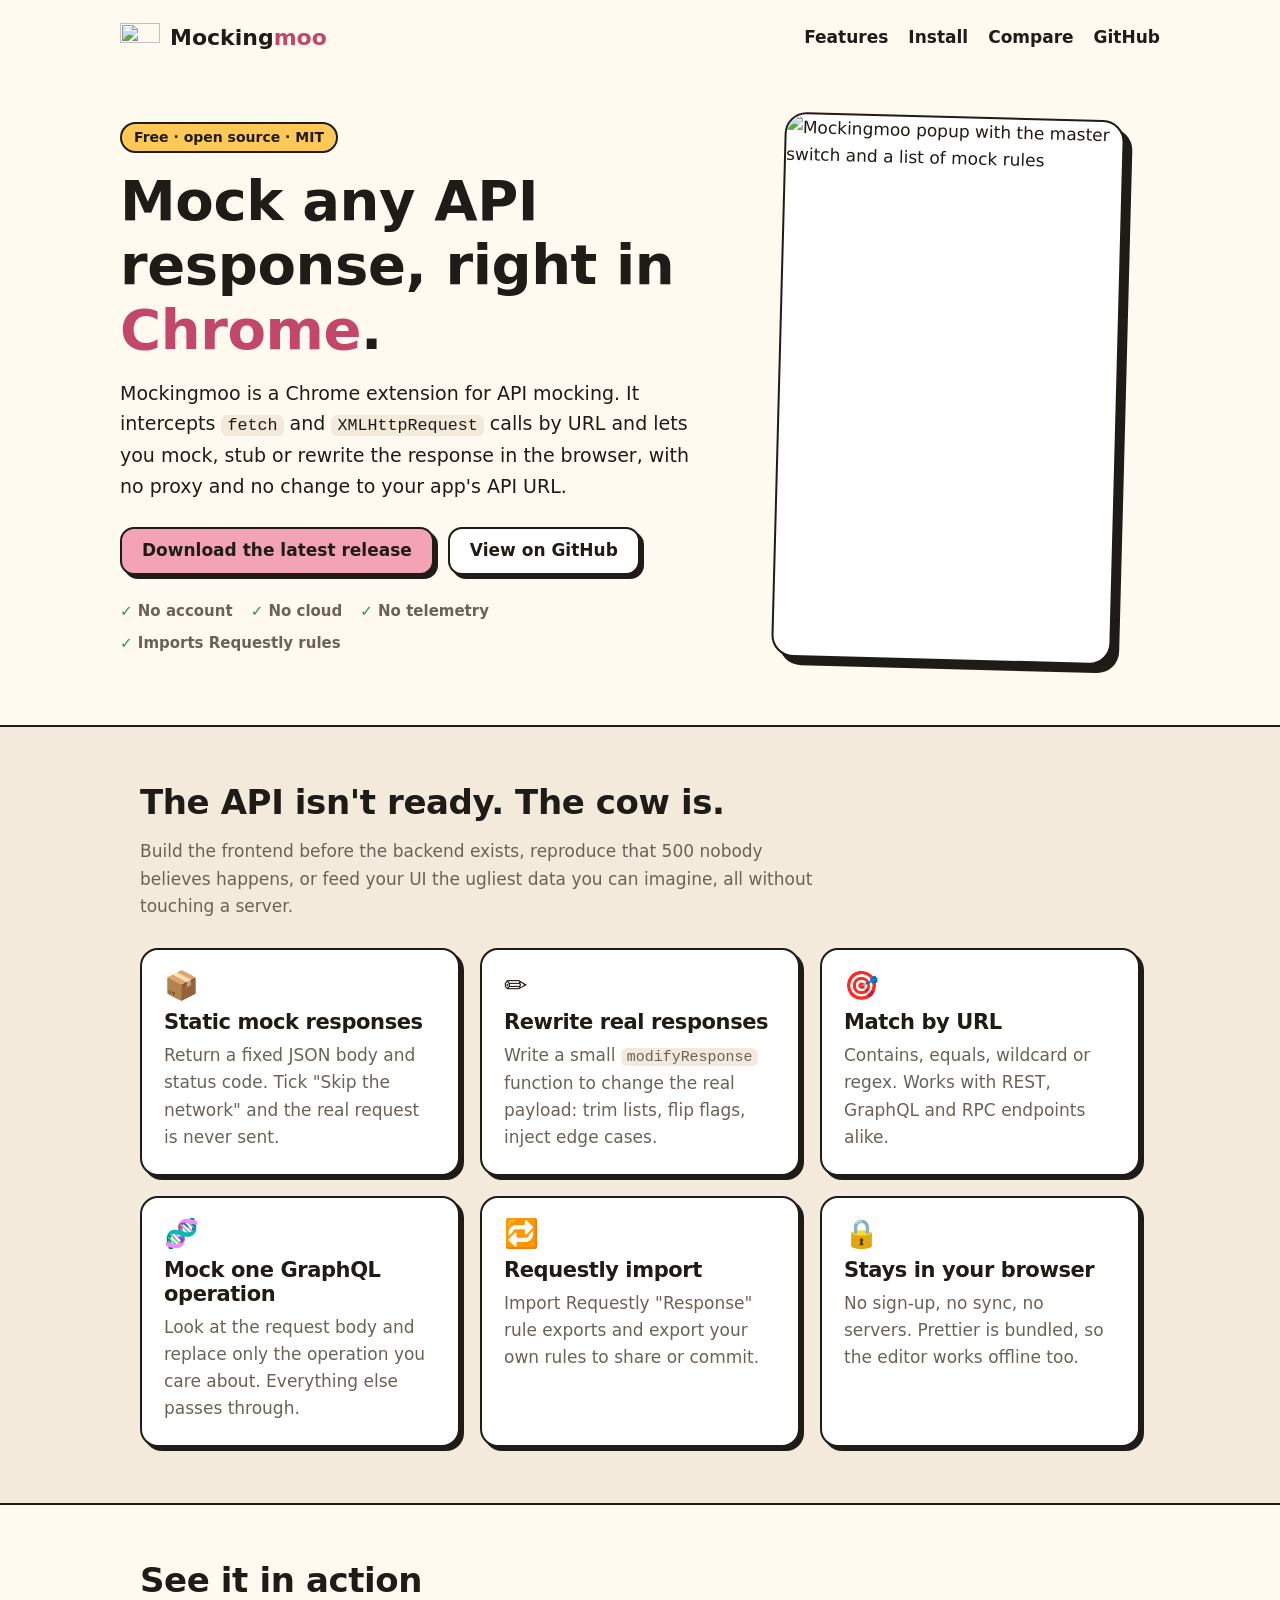
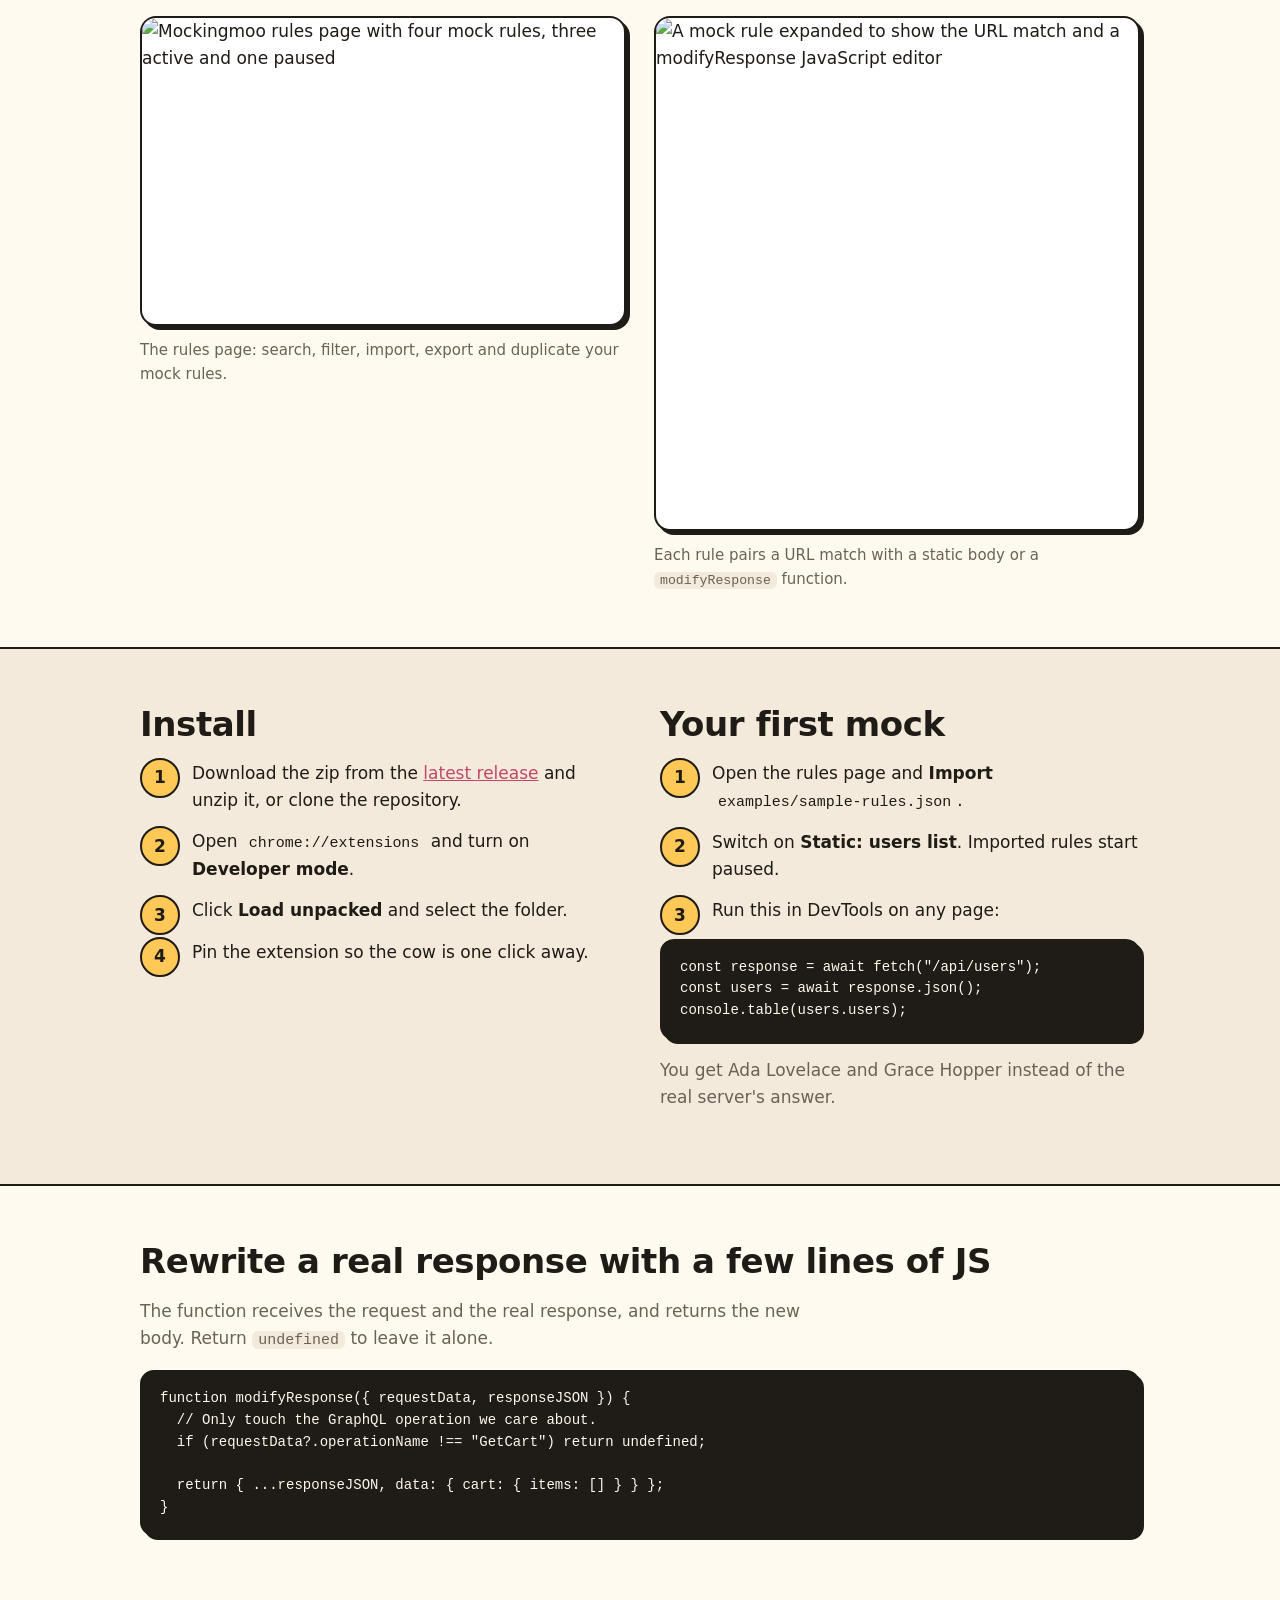
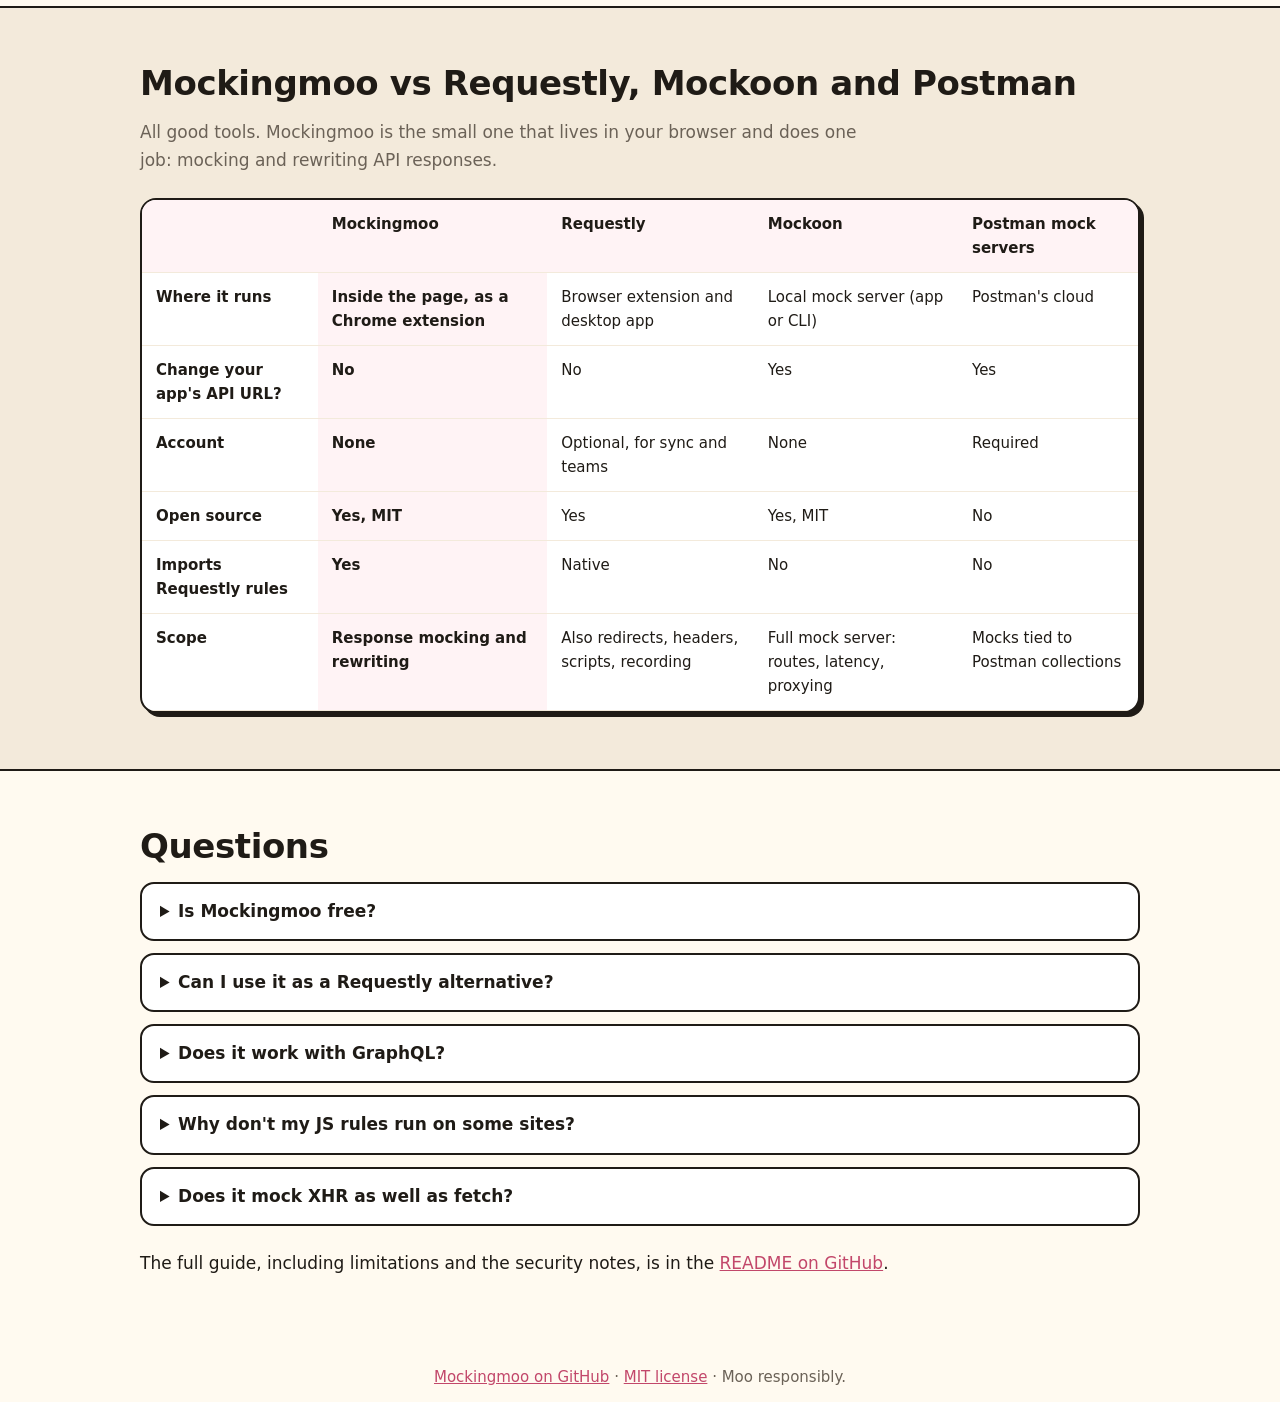
==== site/index.html @ 2a82fd45 "feat(site): add a GitHub Pages landing page GitHub repo pages with no inbound links can take a long " ====
<!doctype html>
<html lang="en">
<head>
<meta charset="utf-8">
<meta name="viewport" content="width=device-width, initial-scale=1">
<title>Mockingmoo – free Chrome extension for API mocking</title>
<meta name="description" content="Mock, stub or rewrite fetch and XHR responses right in Chrome. No proxy, no account, no change to your API URL. Free, open source, imports Requestly rules.">
<link rel="canonical" href="https://tanpatrick.github.io/mockingmoo/">
<meta name="theme-color" content="#fffaf0">
<link rel="icon" type="image/svg+xml" href="img/logo.svg">
<link rel="icon" type="image/png" sizes="32x32" href="img/icon-32.png">
<link rel="apple-touch-icon" href="img/icon-128.png">

<meta property="og:type" content="website">
<meta property="og:site_name" content="Mockingmoo">
<meta property="og:title" content="Mockingmoo – free Chrome extension for API mocking">
<meta property="og:description" content="Mock, stub or rewrite fetch and XHR responses right in Chrome. No proxy, no account, no change to your API URL.">
<meta property="og:url" content="https://tanpatrick.github.io/mockingmoo/">
<meta property="og:image" content="https://tanpatrick.github.io/mockingmoo/img/social-preview.png">
<meta property="og:image:width" content="1280">
<meta property="og:image:height" content="640">
<meta name="twitter:card" content="summary_large_image">

<script type="application/ld+json">
{
  "@context": "https://schema.org",
  "@type": "SoftwareApplication",
  "name": "Mockingmoo",
  "description": "Free, open-source Chrome extension that intercepts fetch and XMLHttpRequest calls by URL and mocks, stubs or rewrites the response in the browser.",
  "applicationCategory": "DeveloperApplication",
  "operatingSystem": "Chrome 111 or later",
  "url": "https://tanpatrick.github.io/mockingmoo/",
  "downloadUrl": "https://github.com/tanpatrick/mockingmoo/releases/latest",
  "codeRepository": "https://github.com/tanpatrick/mockingmoo",
  "license": "https://opensource.org/licenses/MIT",
  "image": "https://tanpatrick.github.io/mockingmoo/img/social-preview.png",
  "author": { "@type": "Person", "name": "Patrick Tan", "url": "https://github.com/tanpatrick" },
  "offers": { "@type": "Offer", "price": "0", "priceCurrency": "USD" }
}
</script>

<style>
:root {
  --bg: #fffaf0; --card: #ffffff; --sunk: #f3eadb;
  --ink: #1f1b16; --text: #1f1b16; --muted: #6b6257;
  --pink: #f4a3b4; --pink-strong: #c2476a; --pink-wash: #fff3f5;
  --butter: #ffc857; --on: #2f8f55;
  --code-bg: #1f1b16; --code-text: #fff8ec;
  --shadow: 4px 4px 0 var(--ink);
  --display: ui-rounded, "SF Pro Rounded", "Nunito", "Fredoka", system-ui, sans-serif;
  --body: system-ui, -apple-system, "Segoe UI", sans-serif;
  --mono: ui-monospace, "SF Mono", SFMono-Regular, Menlo, Consolas, monospace;
}
@media (prefers-color-scheme: dark) {
  :root {
    --bg: #1a1714; --card: #24201b; --sunk: #302a23;
    --ink: #d8ccb8; --text: #f6efe3; --muted: #b3a898;
    --pink-strong: #f08aa6; --pink-wash: #3a2329;
    --code-bg: #12100d;
  }
}
* { box-sizing: border-box; }
html { scroll-behavior: smooth; }
body { margin: 0; background: var(--bg); color: var(--text); font: 17px/1.6 var(--body); }
a { color: var(--pink-strong); }
a:focus-visible, .btn:focus-visible { outline: 3px solid var(--butter); outline-offset: 3px; }
img { max-width: 100%; height: auto; }
.wrap { max-width: 1040px; margin: 0 auto; padding: 0 20px; }
h1, h2, h3 { font-family: var(--display); font-weight: 800; letter-spacing: -0.4px; line-height: 1.15; }
h2 { font-size: clamp(26px, 4vw, 34px); margin: 0 0 16px; }
h3 { font-size: 21px; margin: 0 0 8px; }
code { font-family: var(--mono); font-size: 0.88em; background: var(--sunk); padding: 1px 6px; border-radius: 6px; }
pre { background: var(--code-bg); color: var(--code-text); border: 2px solid var(--ink); border-radius: 14px;
      padding: 16px 18px; overflow-x: auto; font: 14px/1.55 var(--mono); box-shadow: var(--shadow); }
pre code { background: none; padding: 0; font-size: inherit; }
.muted { color: var(--muted); }

/* header */
.nav { display: flex; align-items: center; justify-content: space-between; gap: 16px; padding: 18px 0; }
.brand { display: flex; align-items: center; gap: 10px; text-decoration: none; color: var(--text);
         font-family: var(--display); font-weight: 800; font-size: 22px; }
.brand b { font-weight: inherit; }
.brand span { color: var(--pink-strong); }
.nav ul { display: flex; gap: 20px; list-style: none; margin: 0; padding: 0; font-weight: 600; }
.nav ul a { color: var(--text); text-decoration: none; }
.nav ul a:hover { color: var(--pink-strong); }
@media (max-width: 640px) { .nav ul { display: none; } }

/* hero */
.hero { display: grid; grid-template-columns: 1.15fr 0.85fr; gap: 40px; align-items: center; padding: 40px 0 64px; }
@media (max-width: 820px) { .hero { grid-template-columns: 1fr; padding-top: 16px; } }
.tag { display: inline-block; background: var(--butter); color: #1f1b16; border: 2px solid var(--ink); border-radius: 999px;
       padding: 2px 12px; font-weight: 700; font-size: 14px; }
.hero h1 { font-size: clamp(36px, 6vw, 56px); margin: 16px 0; }
.hero h1 em { font-style: normal; color: var(--pink-strong); }
.hero p.lede { font-size: 19px; margin: 0 0 26px; max-width: 34em; }
.ctas { display: flex; flex-wrap: wrap; gap: 14px; }
.btn { display: inline-flex; align-items: center; gap: 8px; min-height: 48px; padding: 0 20px;
       border: 2px solid var(--ink); border-radius: 14px; font-weight: 700; text-decoration: none;
       background: var(--card); color: var(--text); box-shadow: var(--shadow); transition: transform .08s, box-shadow .08s; }
.btn:hover { transform: translate(-1px, -1px); box-shadow: 5px 5px 0 var(--ink); }
.btn:active { transform: translate(2px, 2px); box-shadow: 2px 2px 0 var(--ink); }
.btn.primary { background: var(--pink); color: #1f1b16; }
.facts { display: flex; flex-wrap: wrap; gap: 8px 18px; margin: 24px 0 0; padding: 0; list-style: none; color: var(--muted); font-size: 15px; font-weight: 600; }
.facts li::before { content: "✓ "; color: var(--on); }
.hero-shot { justify-self: center; background: var(--card); border: 2px solid var(--ink); border-radius: 22px;
             box-shadow: 8px 8px 0 var(--ink); overflow: hidden; transform: rotate(1.5deg); max-width: 340px; }
.hero-shot img { display: block; }

section { padding: 56px 0; }
section.band { background: var(--sunk); border-top: 2px solid var(--ink); border-bottom: 2px solid var(--ink); }

/* features */
.grid { display: grid; grid-template-columns: repeat(auto-fit, minmax(240px, 1fr)); gap: 20px; }
.card { background: var(--card); border: 2px solid var(--ink); border-radius: 18px; padding: 22px; box-shadow: var(--shadow); }
.card p { margin: 0; color: var(--muted); }
.card .emoji { font-size: 28px; line-height: 1; margin-bottom: 10px; display: block; }

/* screenshots */
figure { margin: 0; }
.shot { background: var(--card); border: 2px solid var(--ink); border-radius: 16px; overflow: hidden; box-shadow: var(--shadow); }
.shot img { display: block; width: 100%; }
figcaption { margin-top: 12px; color: var(--muted); font-size: 15px; }
.shots { display: grid; grid-template-columns: 1fr 1fr; gap: 28px; align-items: start; }
@media (max-width: 760px) { .shots { grid-template-columns: 1fr; } }

/* steps */
ol.steps { counter-reset: s; list-style: none; padding: 0; margin: 0; display: grid; gap: 14px; }
ol.steps > li { counter-increment: s; position: relative; padding-left: 52px; }
ol.steps > li::before { content: counter(s); position: absolute; left: 0; top: -2px; width: 36px; height: 36px;
  display: grid; place-items: center; background: var(--butter); color: #1f1b16; border: 2px solid var(--ink);
  border-radius: 50%; font-family: var(--display); font-weight: 800; }
.two { display: grid; grid-template-columns: 1fr 1fr; gap: 40px; }
.two > *, .hero > *, .shots > * { min-width: 0; }
@media (max-width: 820px) { .two { grid-template-columns: 1fr; } }

/* table */
.table-wrap { overflow-x: auto; border: 2px solid var(--ink); border-radius: 16px; box-shadow: var(--shadow); background: var(--card); }
table { border-collapse: collapse; width: 100%; min-width: 680px; font-size: 15px; }
th, td { text-align: left; padding: 12px 14px; border-bottom: 1px solid var(--sunk); vertical-align: top; }
thead th { background: var(--pink-wash); font-family: var(--display); }
tbody th { font-weight: 700; }
td.us { background: var(--pink-wash); font-weight: 600; }

/* faq */
details { background: var(--card); border: 2px solid var(--ink); border-radius: 14px; padding: 14px 18px; margin-bottom: 12px; }
summary { cursor: pointer; font-weight: 700; }
details p { margin: 10px 0 0; color: var(--muted); }

footer { padding: 36px 0 48px; color: var(--muted); font-size: 15px; text-align: center; }
</style>
</head>
<body>

<header class="wrap nav">
  <a class="brand" href="./"><img src="img/logo.svg" alt="" width="40" height="40"><b>Mocking<span>moo</span></b></a>
  <nav aria-label="Main">
    <ul>
      <li><a href="#features">Features</a></li>
      <li><a href="#install">Install</a></li>
      <li><a href="#compare">Compare</a></li>
      <li><a href="https://github.com/tanpatrick/mockingmoo">GitHub</a></li>
    </ul>
  </nav>
</header>

<main>
  <div class="wrap hero">
    <div>
      <span class="tag">Free · open source · MIT</span>
      <h1>Mock any API response, right in <em>Chrome</em>.</h1>
      <p class="lede">Mockingmoo is a Chrome extension for API mocking. It intercepts <code>fetch</code> and <code>XMLHttpRequest</code> calls by URL and lets you mock, stub or rewrite the response in the browser, with no proxy and no change to your app's API URL.</p>
      <div class="ctas">
        <a class="btn primary" href="https://github.com/tanpatrick/mockingmoo/releases/latest">Download the latest release</a>
        <a class="btn" href="https://github.com/tanpatrick/mockingmoo">View on GitHub</a>
      </div>
      <ul class="facts">
        <li>No account</li><li>No cloud</li><li>No telemetry</li><li>Imports Requestly rules</li>
      </ul>
    </div>
    <div class="hero-shot">
      <img src="img/popup.png" alt="Mockingmoo popup with the master switch and a list of mock rules" width="360" height="580">
    </div>
  </div>

  <section class="band" id="features">
    <div class="wrap">
      <h2>The API isn't ready. The cow is.</h2>
      <p class="muted" style="max-width:40em;margin:0 0 28px">Build the frontend before the backend exists, reproduce that 500 nobody believes happens, or feed your UI the ugliest data you can imagine, all without touching a server.</p>
      <div class="grid">
        <div class="card"><span class="emoji" aria-hidden="true">📦</span><h3>Static mock responses</h3><p>Return a fixed JSON body and status code. Tick "Skip the network" and the real request is never sent.</p></div>
        <div class="card"><span class="emoji" aria-hidden="true">✏️</span><h3>Rewrite real responses</h3><p>Write a small <code>modifyResponse</code> function to change the real payload: trim lists, flip flags, inject edge cases.</p></div>
        <div class="card"><span class="emoji" aria-hidden="true">🎯</span><h3>Match by URL</h3><p>Contains, equals, wildcard or regex. Works with REST, GraphQL and RPC endpoints alike.</p></div>
        <div class="card"><span class="emoji" aria-hidden="true">🧬</span><h3>Mock one GraphQL operation</h3><p>Look at the request body and replace only the operation you care about. Everything else passes through.</p></div>
        <div class="card"><span class="emoji" aria-hidden="true">🔁</span><h3>Requestly import</h3><p>Import Requestly "Response" rule exports and export your own rules to share or commit.</p></div>
        <div class="card"><span class="emoji" aria-hidden="true">🔒</span><h3>Stays in your browser</h3><p>No sign-up, no sync, no servers. Prettier is bundled, so the editor works offline too.</p></div>
      </div>
    </div>
  </section>

  <section>
    <div class="wrap">
      <h2>See it in action</h2>
      <div class="shots">
        <figure>
          <div class="shot"><img src="img/rules.png" alt="Mockingmoo rules page with four mock rules, three active and one paused" width="1100" height="700" loading="lazy"></div>
          <figcaption>The rules page: search, filter, import, export and duplicate your mock rules.</figcaption>
        </figure>
        <figure>
          <div class="shot"><img src="img/editor.png" alt="A mock rule expanded to show the URL match and a modifyResponse JavaScript editor" width="1100" height="1166" loading="lazy"></div>
          <figcaption>Each rule pairs a URL match with a static body or a <code>modifyResponse</code> function.</figcaption>
        </figure>
      </div>
    </div>
  </section>

  <section class="band" id="install">
    <div class="wrap two">
      <div>
        <h2>Install</h2>
        <ol class="steps">
          <li>Download the zip from the <a href="https://github.com/tanpatrick/mockingmoo/releases/latest">latest release</a> and unzip it, or clone the repository.</li>
          <li>Open <code>chrome://extensions</code> and turn on <strong>Developer mode</strong>.</li>
          <li>Click <strong>Load unpacked</strong> and select the folder.</li>
          <li>Pin the extension so the cow is one click away.</li>
        </ol>
      </div>
      <div>
        <h2>Your first mock</h2>
        <ol class="steps">
          <li>Open the rules page and <strong>Import</strong> <code>examples/sample-rules.json</code>.</li>
          <li>Switch on <strong>Static: users list</strong>. Imported rules start paused.</li>
          <li>Run this in DevTools on any page:</li>
        </ol>
<pre><code>const response = await fetch("/api/users");
const users = await response.json();
console.table(users.users);</code></pre>
        <p class="muted">You get Ada Lovelace and Grace Hopper instead of the real server's answer.</p>
      </div>
    </div>
  </section>

  <section>
    <div class="wrap">
      <h2>Rewrite a real response with a few lines of JS</h2>
      <p class="muted" style="max-width:40em">The function receives the request and the real response, and returns the new body. Return <code>undefined</code> to leave it alone.</p>
<pre><code>function modifyResponse({ requestData, responseJSON }) {
  // Only touch the GraphQL operation we care about.
  if (requestData?.operationName !== "GetCart") return undefined;

  return { ...responseJSON, data: { cart: { items: [] } } };
}</code></pre>
    </div>
  </section>

  <section class="band" id="compare">
    <div class="wrap">
      <h2>Mockingmoo vs Requestly, Mockoon and Postman</h2>
      <p class="muted" style="max-width:44em;margin:0 0 24px">All good tools. Mockingmoo is the small one that lives in your browser and does one job: mocking and rewriting API responses.</p>
      <div class="table-wrap">
        <table>
          <thead>
            <tr><th scope="col"></th><th scope="col">Mockingmoo</th><th scope="col">Requestly</th><th scope="col">Mockoon</th><th scope="col">Postman mock servers</th></tr>
          </thead>
          <tbody>
            <tr><th scope="row">Where it runs</th><td class="us">Inside the page, as a Chrome extension</td><td>Browser extension and desktop app</td><td>Local mock server (app or CLI)</td><td>Postman's cloud</td></tr>
            <tr><th scope="row">Change your app's API URL?</th><td class="us">No</td><td>No</td><td>Yes</td><td>Yes</td></tr>
            <tr><th scope="row">Account</th><td class="us">None</td><td>Optional, for sync and teams</td><td>None</td><td>Required</td></tr>
            <tr><th scope="row">Open source</th><td class="us">Yes, MIT</td><td>Yes</td><td>Yes, MIT</td><td>No</td></tr>
            <tr><th scope="row">Imports Requestly rules</th><td class="us">Yes</td><td>Native</td><td>No</td><td>No</td></tr>
            <tr><th scope="row">Scope</th><td class="us">Response mocking and rewriting</td><td>Also redirects, headers, scripts, recording</td><td>Full mock server: routes, latency, proxying</td><td>Mocks tied to Postman collections</td></tr>
          </tbody>
        </table>
      </div>
    </div>
  </section>

  <section>
    <div class="wrap">
      <h2>Questions</h2>
      <details>
        <summary>Is Mockingmoo free?</summary>
        <p>Yes. It's open source under the MIT license, with no account, paid tier or telemetry.</p>
      </details>
      <details>
        <summary>Can I use it as a Requestly alternative?</summary>
        <p>For response mocking, yes. It imports Requestly "Response" rule exports directly. It doesn't cover Requestly's other rule types such as redirects or header changes.</p>
      </details>
      <details>
        <summary>Does it work with GraphQL?</summary>
        <p>Yes. JS rules receive the parsed request body, so you can match on <code>operationName</code> and mock one operation while the rest pass through.</p>
      </details>
      <details>
        <summary>Why don't my JS rules run on some sites?</summary>
        <p>JS rules use <code>new Function</code>, which pages with a strict Content Security Policy block. Static rules still work there.</p>
      </details>
      <details>
        <summary>Does it mock XHR as well as fetch?</summary>
        <p>Yes. For XHR the real request is still sent and only the response is swapped. "Skip the network" applies to fetch only.</p>
      </details>
      <p style="margin-top:24px">The full guide, including limitations and the security notes, is in the <a href="https://github.com/tanpatrick/mockingmoo#readme">README on GitHub</a>.</p>
    </div>
  </section>
</main>

<footer class="wrap">
  <p><a href="https://github.com/tanpatrick/mockingmoo">Mockingmoo on GitHub</a> · <a href="https://github.com/tanpatrick/mockingmoo/blob/main/LICENSE">MIT license</a> · Moo responsibly.</p>
</footer>

</body>
</html>
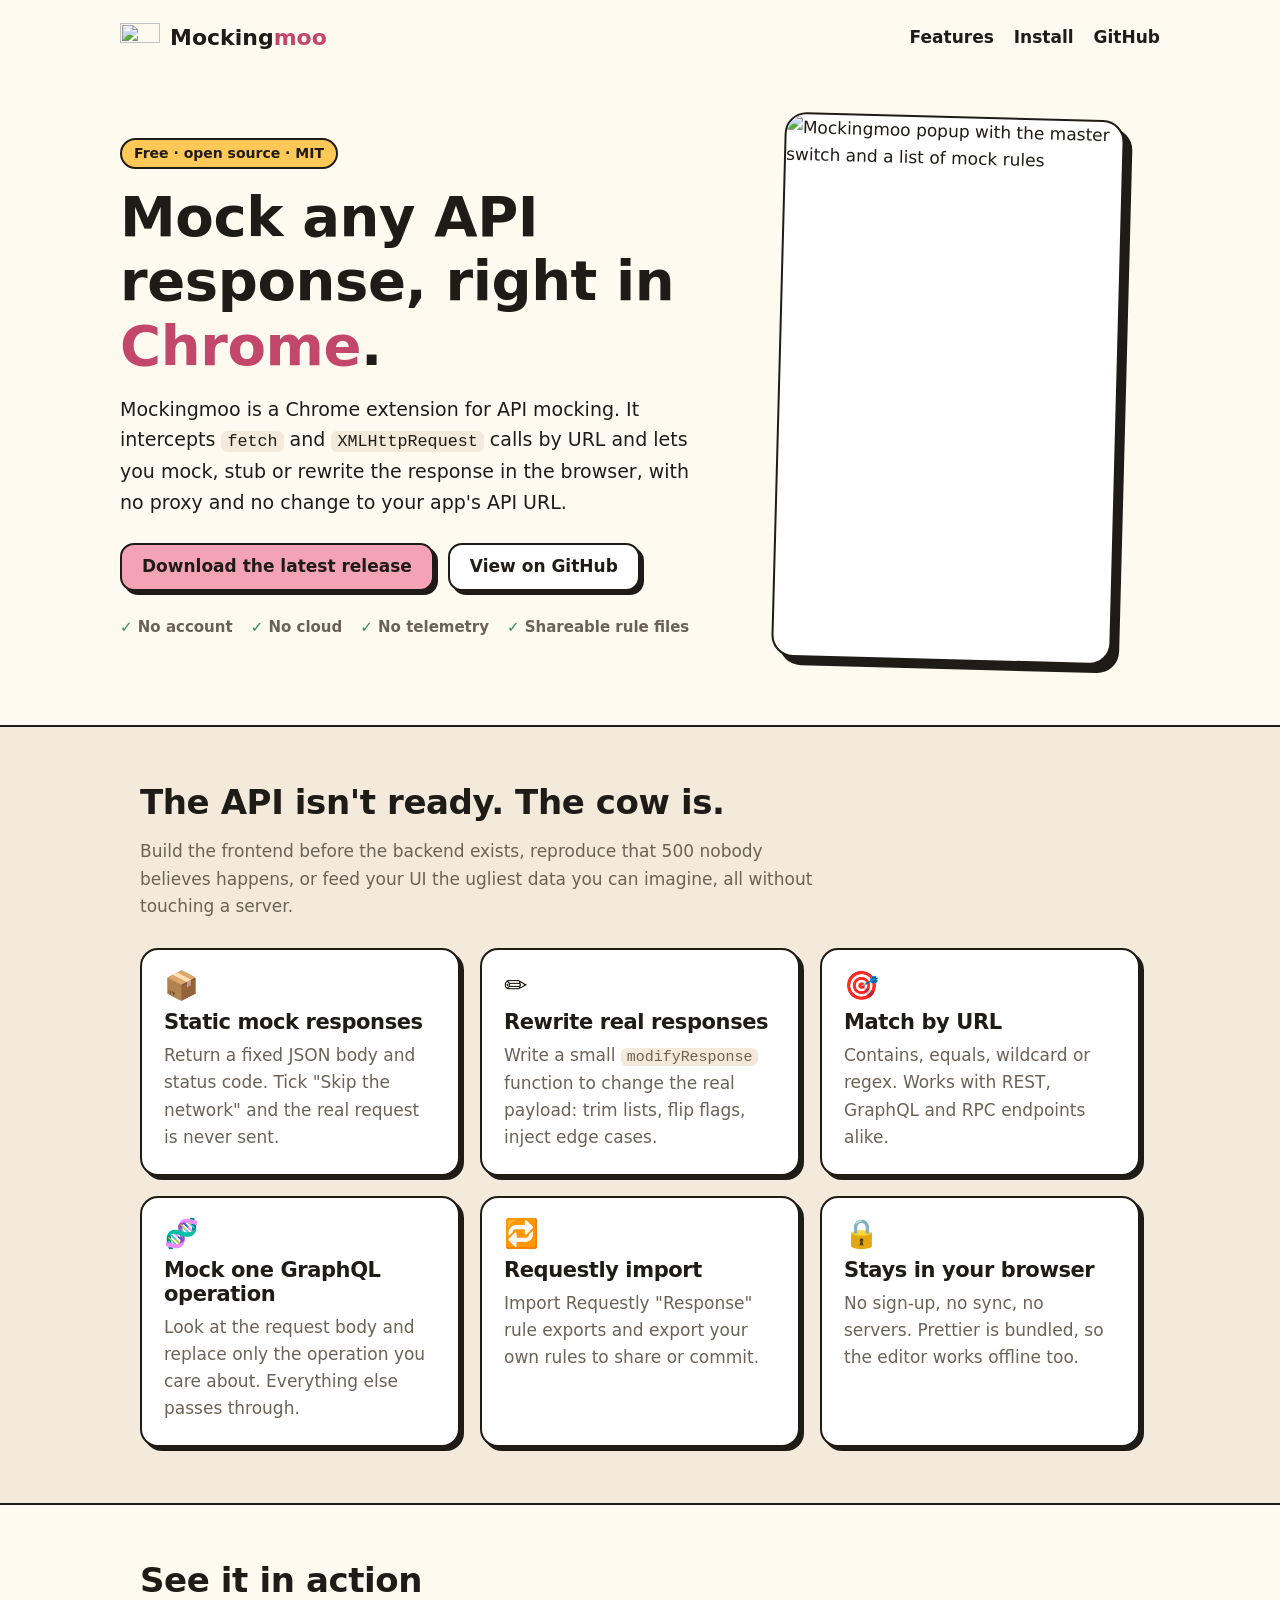
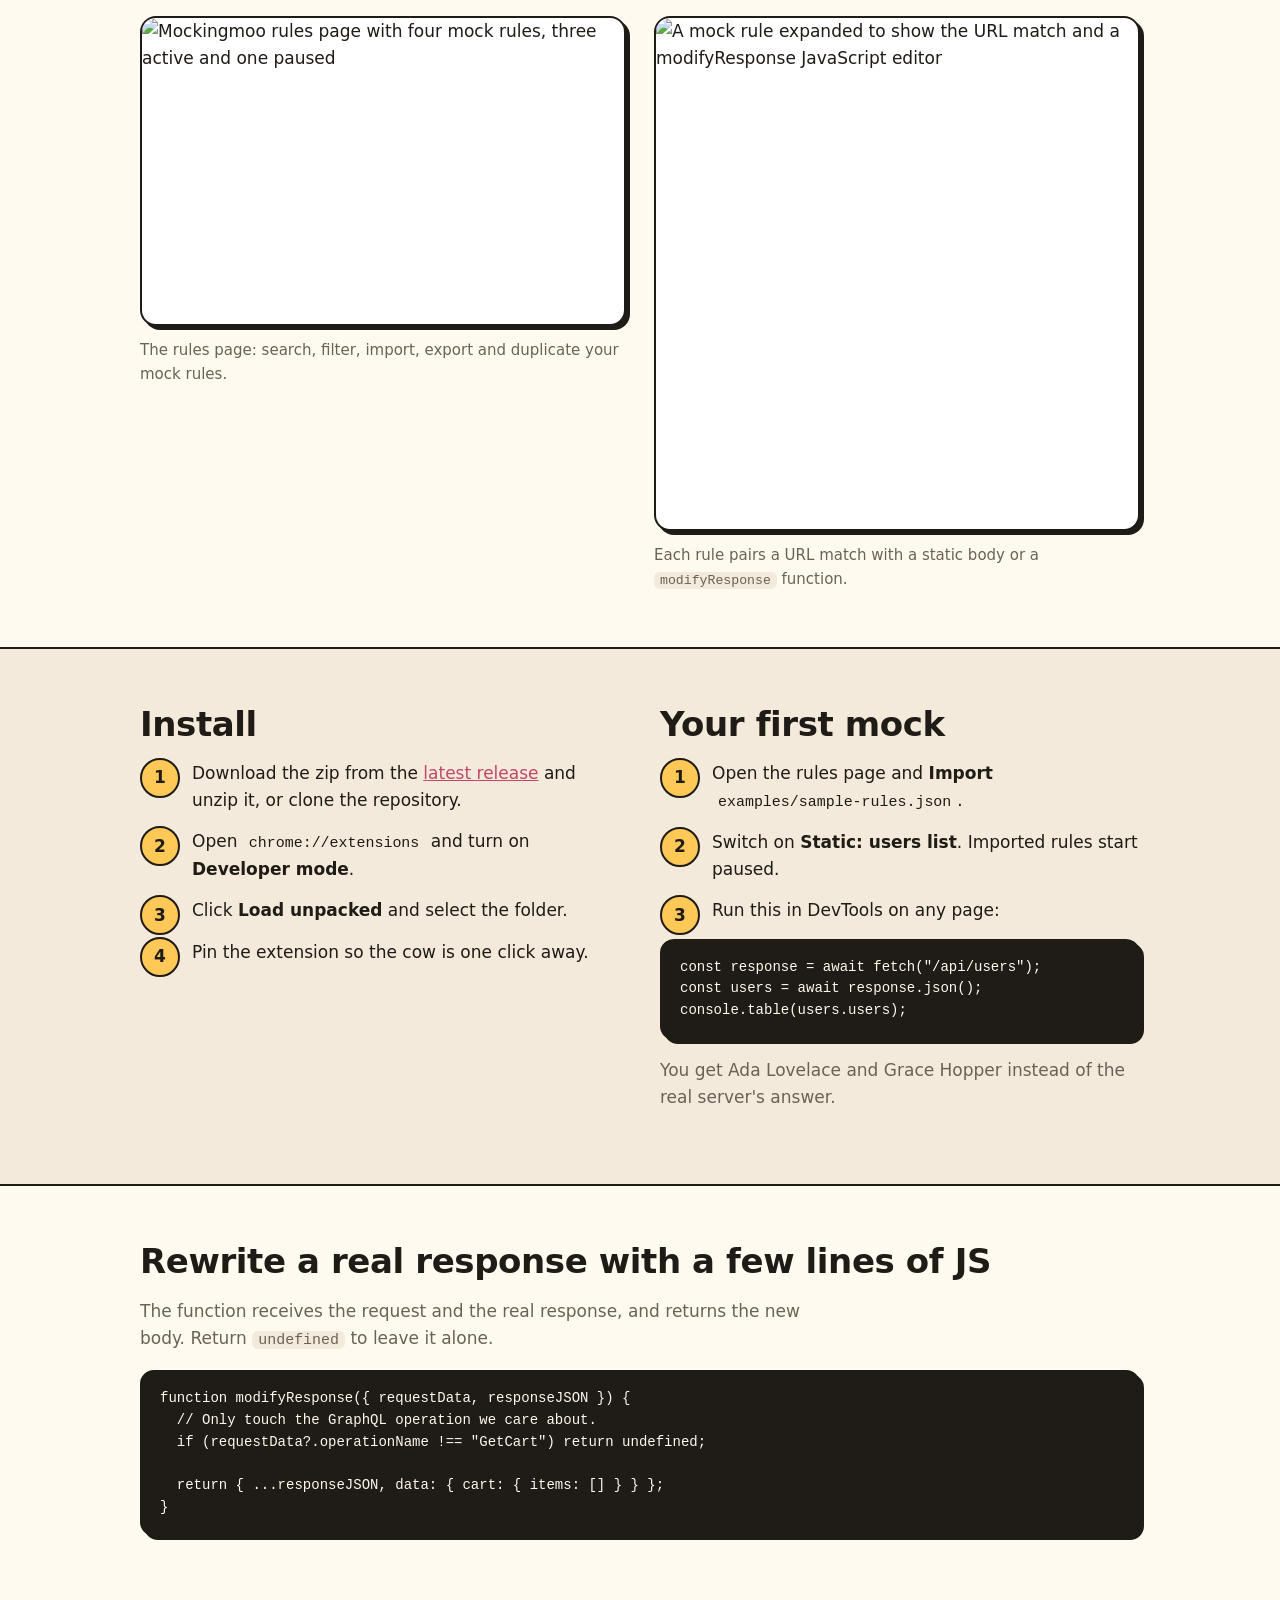
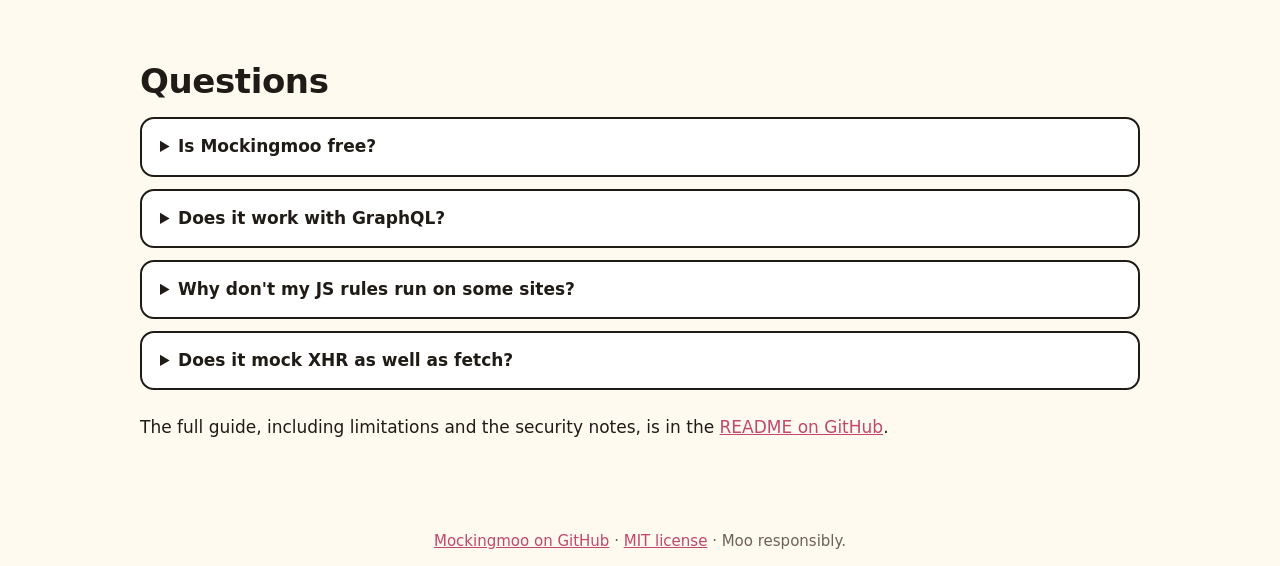
==== commit 4f1a0974: "docs(site): sharpen the page description, drop the competitor comparison Co-Authored-By: Claude Sonn" ====
--- a/site/index.html
+++ b/site/index.html
@@ -3,8 +3,8 @@
 <head>
 <meta charset="utf-8">
 <meta name="viewport" content="width=device-width, initial-scale=1">
-<title>Mockingmoo – free Chrome extension for API mocking</title>
-<meta name="description" content="Mock, stub or rewrite fetch and XHR responses right in Chrome. No proxy, no account, no change to your API URL. Free, open source, imports Requestly rules.">
+<title>Mockingmoo – mock API responses in Chrome, free and open source</title>
+<meta name="description" content="Mock any API response in Chrome in seconds. Build your frontend before the backend exists, reproduce tricky bugs and test edge cases. Free, no proxy, no account.">
 <link rel="canonical" href="https://tanpatrick.github.io/mockingmoo/">
 <meta name="theme-color" content="#fffaf0">
 <link rel="icon" type="image/svg+xml" href="img/logo.svg">
@@ -13,8 +13,8 @@
 
 <meta property="og:type" content="website">
 <meta property="og:site_name" content="Mockingmoo">
-<meta property="og:title" content="Mockingmoo – free Chrome extension for API mocking">
-<meta property="og:description" content="Mock, stub or rewrite fetch and XHR responses right in Chrome. No proxy, no account, no change to your API URL.">
+<meta property="og:title" content="Mockingmoo – mock API responses in Chrome, free and open source">
+<meta property="og:description" content="Mock any API response in Chrome in seconds. Build your frontend before the backend exists, reproduce tricky bugs and test edge cases. Free, no proxy, no account.">
 <meta property="og:url" content="https://tanpatrick.github.io/mockingmoo/">
 <meta property="og:image" content="https://tanpatrick.github.io/mockingmoo/img/social-preview.png">
 <meta property="og:image:width" content="1280">
@@ -26,7 +26,7 @@
   "@context": "https://schema.org",
   "@type": "SoftwareApplication",
   "name": "Mockingmoo",
-  "description": "Free, open-source Chrome extension that intercepts fetch and XMLHttpRequest calls by URL and mocks, stubs or rewrites the response in the browser.",
+  "description": "Mock any API response in Chrome in seconds. Build your frontend before the backend exists, reproduce tricky bugs and test edge cases. Free, no proxy, no account.",
   "applicationCategory": "DeveloperApplication",
   "operatingSystem": "Chrome 111 or later",
   "url": "https://tanpatrick.github.io/mockingmoo/",
@@ -134,14 +134,6 @@
 .two > *, .hero > *, .shots > * { min-width: 0; }
 @media (max-width: 820px) { .two { grid-template-columns: 1fr; } }
 
-/* table */
-.table-wrap { overflow-x: auto; border: 2px solid var(--ink); border-radius: 16px; box-shadow: var(--shadow); background: var(--card); }
-table { border-collapse: collapse; width: 100%; min-width: 680px; font-size: 15px; }
-th, td { text-align: left; padding: 12px 14px; border-bottom: 1px solid var(--sunk); vertical-align: top; }
-thead th { background: var(--pink-wash); font-family: var(--display); }
-tbody th { font-weight: 700; }
-td.us { background: var(--pink-wash); font-weight: 600; }
-
 /* faq */
 details { background: var(--card); border: 2px solid var(--ink); border-radius: 14px; padding: 14px 18px; margin-bottom: 12px; }
 summary { cursor: pointer; font-weight: 700; }
@@ -158,7 +150,6 @@
     <ul>
       <li><a href="#features">Features</a></li>
       <li><a href="#install">Install</a></li>
-      <li><a href="#compare">Compare</a></li>
       <li><a href="https://github.com/tanpatrick/mockingmoo">GitHub</a></li>
     </ul>
   </nav>
@@ -175,7 +166,7 @@
         <a class="btn" href="https://github.com/tanpatrick/mockingmoo">View on GitHub</a>
       </div>
       <ul class="facts">
-        <li>No account</li><li>No cloud</li><li>No telemetry</li><li>Imports Requestly rules</li>
+        <li>No account</li><li>No cloud</li><li>No telemetry</li><li>Shareable rule files</li>
       </ul>
     </div>
     <div class="hero-shot">
@@ -253,38 +244,12 @@
     </div>
   </section>
 
-  <section class="band" id="compare">
-    <div class="wrap">
-      <h2>Mockingmoo vs Requestly, Mockoon and Postman</h2>
-      <p class="muted" style="max-width:44em;margin:0 0 24px">All good tools. Mockingmoo is the small one that lives in your browser and does one job: mocking and rewriting API responses.</p>
-      <div class="table-wrap">
-        <table>
-          <thead>
-            <tr><th scope="col"></th><th scope="col">Mockingmoo</th><th scope="col">Requestly</th><th scope="col">Mockoon</th><th scope="col">Postman mock servers</th></tr>
-          </thead>
-          <tbody>
-            <tr><th scope="row">Where it runs</th><td class="us">Inside the page, as a Chrome extension</td><td>Browser extension and desktop app</td><td>Local mock server (app or CLI)</td><td>Postman's cloud</td></tr>
-            <tr><th scope="row">Change your app's API URL?</th><td class="us">No</td><td>No</td><td>Yes</td><td>Yes</td></tr>
-            <tr><th scope="row">Account</th><td class="us">None</td><td>Optional, for sync and teams</td><td>None</td><td>Required</td></tr>
-            <tr><th scope="row">Open source</th><td class="us">Yes, MIT</td><td>Yes</td><td>Yes, MIT</td><td>No</td></tr>
-            <tr><th scope="row">Imports Requestly rules</th><td class="us">Yes</td><td>Native</td><td>No</td><td>No</td></tr>
-            <tr><th scope="row">Scope</th><td class="us">Response mocking and rewriting</td><td>Also redirects, headers, scripts, recording</td><td>Full mock server: routes, latency, proxying</td><td>Mocks tied to Postman collections</td></tr>
-          </tbody>
-        </table>
-      </div>
-    </div>
-  </section>
-
   <section>
     <div class="wrap">
       <h2>Questions</h2>
       <details>
         <summary>Is Mockingmoo free?</summary>
         <p>Yes. It's open source under the MIT license, with no account, paid tier or telemetry.</p>
-      </details>
-      <details>
-        <summary>Can I use it as a Requestly alternative?</summary>
-        <p>For response mocking, yes. It imports Requestly "Response" rule exports directly. It doesn't cover Requestly's other rule types such as redirects or header changes.</p>
       </details>
       <details>
         <summary>Does it work with GraphQL?</summary>
